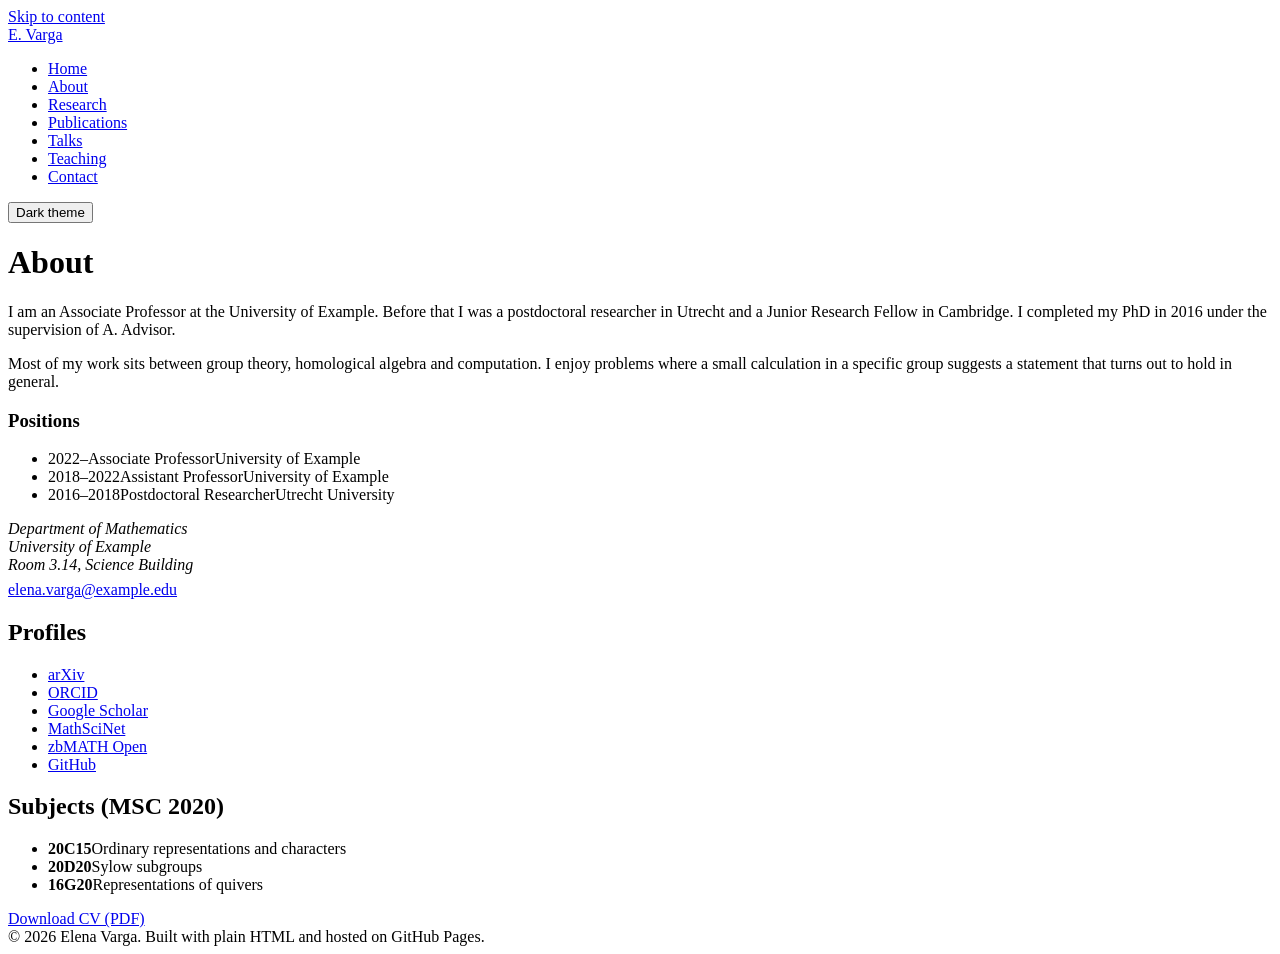
==== about.html @ 7291417b "Add files via upload" ====
<!doctype html>
<html lang="en">
<head>
<meta charset="utf-8">
<meta name="viewport" content="width=device-width, initial-scale=1">
<title>About · Elena Varga, Mathematics</title>
<meta name="description" content="About Elena Varga, Associate Professor of Mathematics at the University of Example.">
<meta name="theme-color" content="#F6F7F9">
<link rel="canonical" href="https://USERNAME.github.io/about.html">

<script>
  try { var t = localStorage.getItem('theme'); if (t) document.documentElement.setAttribute('data-theme', t); } catch (e) {}
</script>

<link rel="preconnect" href="https://fonts.googleapis.com">
<link rel="preconnect" href="https://fonts.gstatic.com" crossorigin>
<link href="https://fonts.googleapis.com/css2?family=Hanken+Grotesk:wght@400;500;600&family=Newsreader:ital,opsz,wght@0,6..72,400;0,6..72,500;0,6..72,600;1,6..72,400;1,6..72,500&display=swap" rel="stylesheet">
<link rel="stylesheet" href="assets/style.css">
</head>
<body>
<a class="skip" href="#main">Skip to content</a>

<header class="top">
  <div class="wrap bar">
    <a class="brand" href="index.html">E. Varga</a>
    <nav aria-label="Primary">
      <ul>
        <li><a href="index.html">Home</a></li>
        <li><a href="about.html" aria-current="page">About</a></li>
        <li><a href="research.html">Research</a></li>
        <li><a href="publications.html">Publications</a></li>
        <li><a href="talks.html">Talks</a></li>
        <li><a href="teaching.html">Teaching</a></li>
        <li><a href="contact.html">Contact</a></li>
      </ul>
    </nav>
    <button id="theme" type="button" aria-label="Switch between light and dark theme">Dark theme</button>
  </div>
</header>

<div class="wrap">
<main id="main" class="layout">
  <div>
    <div class="page-head">
      <h1>About</h1>
    </div>
    <section>
      <p>I am an Associate Professor at the University of Example. Before that I was a postdoctoral researcher in Utrecht and a Junior Research Fellow in Cambridge. I completed my PhD in 2016 under the supervision of A. Advisor.</p>
      <p>Most of my work sits between group theory, homological algebra and computation. I enjoy problems where a small calculation in a specific group suggests a statement that turns out to hold in general.</p>
      <h3>Positions</h3>
      <ul class="rows">
        <li><span class="when">2022&ndash;</span><span class="what">Associate Professor<span class="where">University of Example</span></span></li>
        <li><span class="when">2018&ndash;2022</span><span class="what">Assistant Professor<span class="where">University of Example</span></span></li>
        <li><span class="when">2016&ndash;2018</span><span class="what">Postdoctoral Researcher<span class="where">Utrecht University</span></span></li>
      </ul>
    </section>
  </div>
  <aside class="margin" aria-label="Contact and profiles">
    <img class="portrait" src="assets/photo.jpg" alt="Portrait of Elena Varga" onerror="this.remove()">
    <address>
      Department of Mathematics<br>
      University of Example<br>
      Room 3.14, Science Building
    </address>
    <p style="margin:.4rem 0 0"><a href="mailto:elena.varga@example.edu">elena.varga@example.edu</a></p>

    <h2>Profiles</h2>
    <ul>
      <li><a href="https://arxiv.org/a/varga_e_1">arXiv</a></li>
      <li><a href="https://orcid.org/0000-0000-0000-0000">ORCID</a></li>
      <li><a href="https://scholar.google.com/citations?user=YOUR_ID">Google Scholar</a></li>
      <li><a href="https://mathscinet.ams.org/">MathSciNet</a></li>
      <li><a href="https://zbmath.org/">zbMATH Open</a></li>
      <li><a href="https://github.com/USERNAME">GitHub</a></li>
    </ul>

    <h2>Subjects (MSC 2020)</h2>
    <ul class="msc">
      <li><b>20C15</b>Ordinary representations and characters</li>
      <li><b>20D20</b>Sylow subgroups</li>
      <li><b>16G20</b>Representations of quivers</li>
    </ul>

    <a class="btn" href="assets/cv.pdf">Download CV (PDF)</a>
  </aside>
</main>
</div>

<footer>
  <div class="wrap">&copy; <span id="yr">2026</span> Elena Varga. Built with plain HTML and hosted on GitHub Pages.</div>
</footer>

<script src="assets/site.js"></script>

</body>
</html>
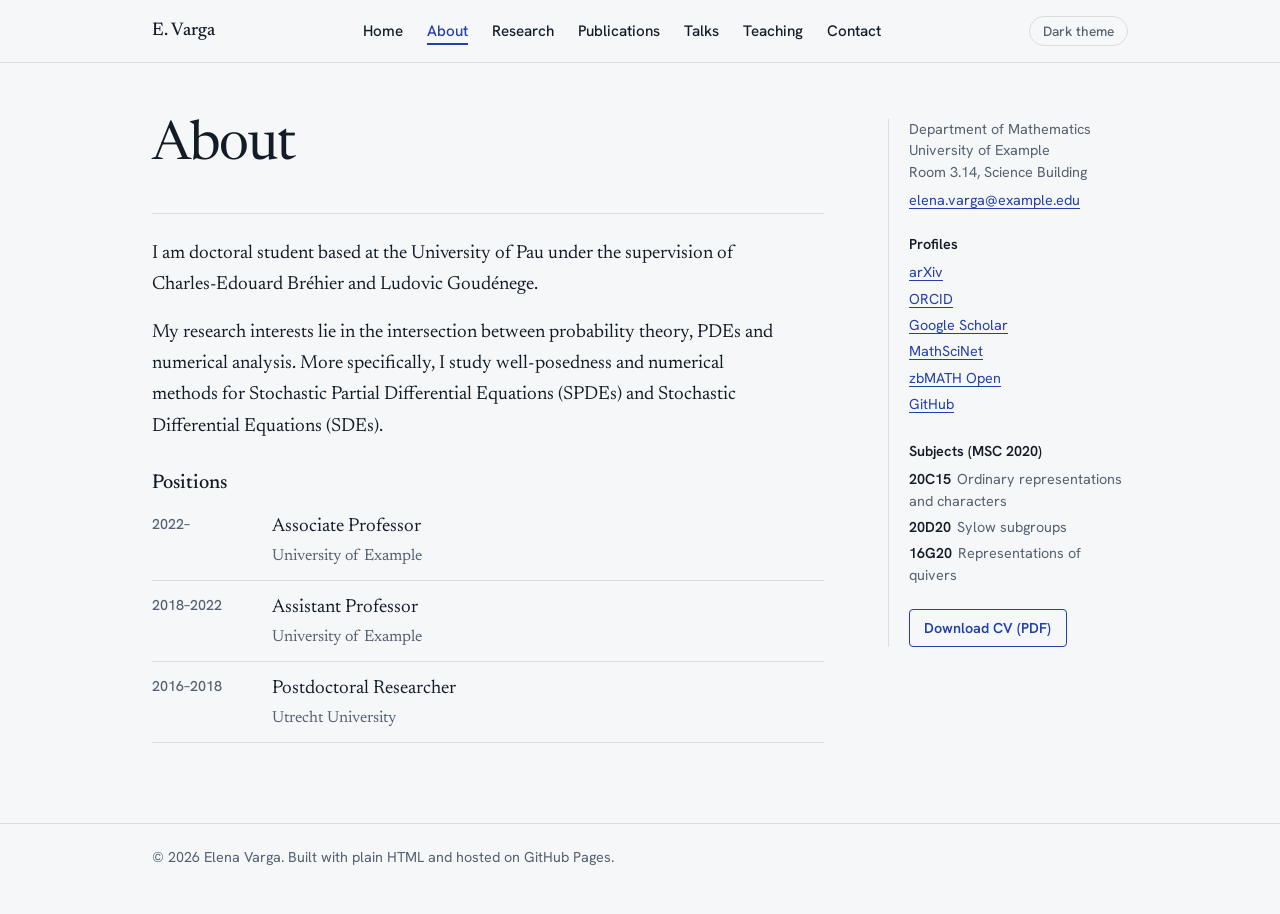
==== commit d085b352: "Update about.html" ====
--- a/about.html
+++ b/about.html
@@ -3,8 +3,8 @@
 <head>
 <meta charset="utf-8">
 <meta name="viewport" content="width=device-width, initial-scale=1">
-<title>About · Elena Varga, Mathematics</title>
-<meta name="description" content="About Elena Varga, Associate Professor of Mathematics at the University of Example.">
+<title>About · Jonathan Naffrichoux</title>
+<meta name="description" content="About Jonathan Naffrichoux, doctoral student at the University of Pau.">
 <meta name="theme-color" content="#F6F7F9">
 <link rel="canonical" href="https://USERNAME.github.io/about.html">
 
@@ -45,8 +45,9 @@
       <h1>About</h1>
     </div>
     <section>
-      <p>I am an Associate Professor at the University of Example. Before that I was a postdoctoral researcher in Utrecht and a Junior Research Fellow in Cambridge. I completed my PhD in 2016 under the supervision of A. Advisor.</p>
-      <p>Most of my work sits between group theory, homological algebra and computation. I enjoy problems where a small calculation in a specific group suggests a statement that turns out to hold in general.</p>
+      <p>I am doctoral student based at the University of Pau under the supervision of Charles-Edouard Bréhier and Ludovic Goudénege. </p>
+      <p>My research interests lie in the intersection between probability theory, PDEs and numerical analysis. 
+        More specifically, I study well-posedness and numerical methods for Stochastic Partial Differential Equations (SPDEs) and Stochastic Differential Equations (SDEs). </p>
       <h3>Positions</h3>
       <ul class="rows">
         <li><span class="when">2022&ndash;</span><span class="what">Associate Professor<span class="where">University of Example</span></span></li>
--- a/assets/style.css
+++ b/assets/style.css
@@ -0,0 +1,141 @@
+:root {
+  --bg: #F6F7F9;
+  --surface: #FFFFFF;
+  --ink: #131C26;
+  --muted: #556170;
+  --rule: #D8DDE4;
+  --accent: #2340A8;
+  --thm: #EAEEF8;
+  --serif: "Newsreader", "Iowan Old Style", "Palatino Linotype", Georgia, serif;
+  --sans: "Hanken Grotesk", system-ui, -apple-system, "Segoe UI", sans-serif;
+  --mono: ui-monospace, "SF Mono", Menlo, Consolas, monospace;
+  color-scheme: light;
+}
+@media (prefers-color-scheme: dark) {
+  :root:not([data-theme="light"]) {
+    --bg: #0E1319; --surface: #151B23; --ink: #E7EBF1; --muted: #9AA6B5;
+    --rule: #27303B; --accent: #93A8FF; --thm: #18202D; color-scheme: dark;
+  }
+}
+:root[data-theme="dark"] {
+  --bg: #0E1319; --surface: #151B23; --ink: #E7EBF1; --muted: #9AA6B5;
+  --rule: #27303B; --accent: #93A8FF; --thm: #18202D; color-scheme: dark;
+}
+
+*, *::before, *::after { box-sizing: border-box; }
+html { scroll-padding-top: 1.5rem; }
+@media (prefers-reduced-motion: no-preference) { html { scroll-behavior: smooth; } }
+
+body {
+  margin: 0;
+  background: var(--bg);
+  color: var(--ink);
+  font: 400 1.1875rem/1.65 var(--serif);
+  -webkit-font-smoothing: antialiased;
+  text-rendering: optimizeLegibility;
+}
+.wrap { max-width: 66rem; margin-inline: auto; padding-inline: clamp(1.25rem, 4vw, 2.5rem); }
+
+a { color: var(--accent); text-decoration-thickness: 1px; text-underline-offset: 0.2em; }
+a:hover { text-decoration-thickness: 2px; }
+:focus-visible { outline: 2px solid var(--accent); outline-offset: 3px; border-radius: 2px; }
+
+.skip { position: absolute; left: -999px; top: 0; background: var(--ink); color: var(--bg); padding: .6rem 1rem; font: 500 .9rem var(--sans); z-index: 10; }
+.skip:focus { left: 0; }
+
+/* ---------- top bar ---------- */
+.top { border-bottom: 1px solid var(--rule); }
+.bar { display: flex; align-items: center; justify-content: space-between; flex-wrap: wrap; gap: .75rem 2rem; padding-block: 1rem; }
+.brand { font: 500 1.15rem var(--serif); color: var(--ink); text-decoration: none; }
+.bar nav ul { list-style: none; display: flex; flex-wrap: wrap; gap: .25rem 1.5rem; margin: 0; padding: 0; font: 500 .95rem var(--sans); }
+.bar nav a { color: var(--ink); text-decoration: none; padding-bottom: 2px; }
+.bar nav a:hover { color: var(--accent); text-decoration: underline; }
+.bar nav a[aria-current="page"] { color: var(--accent); border-bottom: 2px solid var(--accent); }
+#theme { font: 500 .85rem var(--sans); color: var(--muted); background: none; border: 1px solid var(--rule); border-radius: 999px; padding: .3rem .8rem; cursor: pointer; }
+#theme:hover { color: var(--ink); border-color: var(--muted); }
+
+/* ---------- layout ---------- */
+.layout { display: grid; grid-template-columns: minmax(0, 1fr); column-gap: 4rem; padding-block: 3.5rem 5rem; }
+@media (min-width: 60rem) {
+  .layout { grid-template-columns: minmax(0, 44rem) 15rem; }
+  .layout > * { grid-column: 1; }
+  .layout > .margin { grid-column: 2; grid-row: 1 / span 8; align-self: start; position: sticky; top: 1.5rem; max-height: calc(100vh - 3rem); overflow-y: auto; }
+}
+
+/* ---------- hero (home page) ---------- */
+h1 { font: 400 clamp(2.9rem, 8vw, 5.4rem)/1 var(--serif); letter-spacing: -0.025em; margin: 0; }
+.role { font: 400 1.05rem/1.5 var(--sans); color: var(--muted); margin: 1rem 0 0; }
+.lead { font-size: 1.4rem; line-height: 1.5; max-width: 34rem; margin: 1.75rem 0 0; }
+
+/* amsthm-style theorem: bold roman label, italic statement */
+.theorem { background: var(--thm); border-left: 3px solid var(--accent); padding: 1.15rem 1.5rem 1.25rem; margin: 2.75rem 0 0; }
+.theorem .stmt { font-style: italic; margin: 0; }
+.theorem .label { font-style: normal; font-weight: 600; margin-right: .35rem; }
+.theorem details { margin-top: .9rem; font-style: normal; }
+.theorem summary { font: 500 .875rem var(--sans); color: var(--accent); cursor: pointer; }
+.theorem .proof { margin: .75rem 0 0; font-size: 1.05rem; }
+.theorem .proof .label { font-weight: 400; font-style: italic; }
+.qed { float: right; margin-left: 1rem; }
+
+/* ---------- page header (non-home pages) ---------- */
+.page-head { margin: 0 0 2.5rem; }
+.page-head h1 { font-size: clamp(2.4rem, 6vw, 3.4rem); }
+.page-head .dek { font-size: 1.25rem; color: var(--muted); max-width: 34rem; margin: .9rem 0 0; }
+
+/* ---------- sections ---------- */
+section { margin-top: 4.5rem; padding-top: 1.5rem; border-top: 1px solid var(--rule); }
+section:first-of-type { margin-top: 0; }
+h2 { font: 500 1.9rem/1.2 var(--serif); margin: 0 0 1.25rem; letter-spacing: -0.01em; }
+h3 { font: 500 1.25rem/1.3 var(--serif); margin: 1.75rem 0 .25rem; }
+p { margin: 0 0 1rem; max-width: 40rem; }
+
+.rows { list-style: none; padding: 0; margin: 0; }
+.rows li { display: grid; grid-template-columns: 6.5rem 1fr; gap: 1rem; padding: .7rem 0; border-bottom: 1px solid var(--rule); }
+.rows .when { font: 500 .9rem/1.9 var(--sans); color: var(--muted); }
+.rows .what { max-width: 34rem; }
+.rows .where { display: block; color: var(--muted); font-size: 1rem; }
+@media (max-width: 34rem) { .rows li { grid-template-columns: 1fr; gap: 0; } }
+
+/* ---------- publications ---------- */
+.filters { display: flex; flex-wrap: wrap; gap: .5rem; margin: 0 0 .5rem; }
+.filters button { font: 500 .875rem var(--sans); padding: .35rem .85rem; border: 1px solid var(--rule); background: transparent; color: var(--ink); border-radius: 999px; cursor: pointer; }
+.filters button:hover { border-color: var(--muted); }
+.filters button[aria-pressed="true"] { background: var(--ink); color: var(--bg); border-color: var(--ink); }
+.year { font: 600 .95rem var(--sans); color: var(--muted); margin: 2.25rem 0 0; padding-bottom: .4rem; border-bottom: 1px solid var(--ink); }
+.pubs { list-style: none; padding: 0; margin: 0; }
+.pub { padding: 1.1rem 0; border-bottom: 1px solid var(--rule); }
+.pub .pt { font-weight: 500; font-size: 1.2rem; line-height: 1.35; margin: 0; }
+.pub .pt a { color: var(--ink); text-decoration-color: var(--rule); }
+.pub .pt a:hover { color: var(--accent); text-decoration-color: currentColor; }
+.pub .pa { margin: .3rem 0 0; }
+.pub .pv { margin: 0; color: var(--muted); font-size: 1.05rem; }
+.pub .pl { display: flex; flex-wrap: wrap; gap: .25rem 1.1rem; margin: .5rem 0 0; font: 500 .85rem var(--sans); }
+.pub details { margin-top: .4rem; }
+.pub summary { font: 500 .85rem var(--sans); color: var(--accent); cursor: pointer; }
+.pub .abs { font-size: 1.05rem; margin: .75rem 0 0; }
+.pub pre { font: .8rem/1.55 var(--mono); background: var(--surface); border: 1px solid var(--rule); padding: .85rem 1rem; margin: .75rem 0 .5rem; overflow-x: auto; }
+.pub .copy { font: 500 .8rem var(--sans); background: none; border: 1px solid var(--accent); color: var(--accent); padding: .3rem .7rem; border-radius: 4px; cursor: pointer; }
+.pub .copy:hover { background: var(--accent); color: var(--bg); }
+mjx-container { max-width: 100%; overflow-x: auto; overflow-y: hidden; }
+
+/* ---------- right margin ---------- */
+.margin { font: 400 .9rem/1.5 var(--sans); border-left: 1px solid var(--rule); padding-left: 1.25rem; margin-top: 0; }
+.margin .portrait { display: block; width: 8rem; aspect-ratio: 4 / 5; object-fit: cover; background: var(--rule); margin-bottom: 1.25rem; }
+.margin h2 { font: 600 .9rem var(--sans); letter-spacing: 0; margin: 1.5rem 0 .4rem; }
+.margin address { font-style: normal; color: var(--muted); }
+.margin ul { list-style: none; padding: 0; margin: 0; }
+.margin li { padding: .15rem 0; }
+.margin .msc li { color: var(--muted); }
+.margin .msc b { font-weight: 600; color: var(--ink); margin-right: .35rem; }
+.btn { display: inline-block; font: 600 .9rem var(--sans); padding: .55rem .9rem; border: 1px solid var(--accent); color: var(--accent); border-radius: 4px; text-decoration: none; margin-top: 1.25rem; }
+.btn:hover { background: var(--accent); color: var(--bg); }
+
+footer { border-top: 1px solid var(--rule); padding-block: 1.5rem 3rem; font: 400 .9rem var(--sans); color: var(--muted); }
+
+@media print {
+  .top, .filters, .skip, .copy, #theme { display: none; }
+  .layout { display: block; padding-block: 0; }
+  .margin { position: static; border: 0; padding: 0; margin-top: 2rem; }
+  .pub details { display: none; }
+  body { background: #fff; color: #000; font-size: 11pt; }
+}
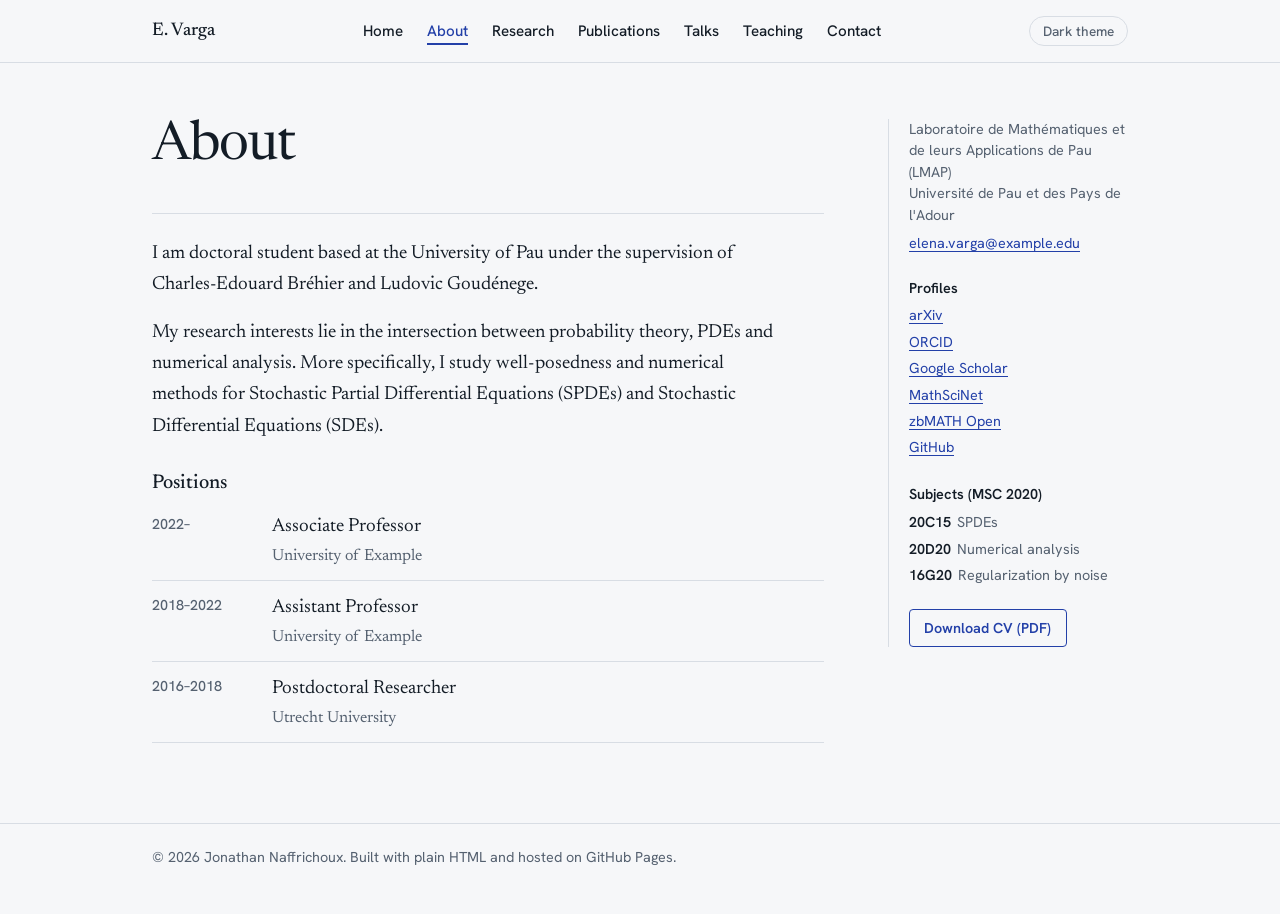
==== commit e265d395: "Update about.html" ====
--- a/about.html
+++ b/about.html
@@ -59,9 +59,8 @@
   <aside class="margin" aria-label="Contact and profiles">
     <img class="portrait" src="assets/photo.jpg" alt="Portrait of Elena Varga" onerror="this.remove()">
     <address>
-      Department of Mathematics<br>
-      University of Example<br>
-      Room 3.14, Science Building
+      Laboratoire de Mathématiques et de leurs Applications de Pau (LMAP)<br>
+      Université de Pau et des Pays de l'Adour<br>
     </address>
     <p style="margin:.4rem 0 0"><a href="mailto:elena.varga@example.edu">elena.varga@example.edu</a></p>
 
@@ -77,9 +76,9 @@
 
     <h2>Subjects (MSC 2020)</h2>
     <ul class="msc">
-      <li><b>20C15</b>Ordinary representations and characters</li>
-      <li><b>20D20</b>Sylow subgroups</li>
-      <li><b>16G20</b>Representations of quivers</li>
+      <li><b>20C15</b>SPDEs</li>
+      <li><b>20D20</b>Numerical analysis</li>
+      <li><b>16G20</b>Regularization by noise</li>
     </ul>
 
     <a class="btn" href="assets/cv.pdf">Download CV (PDF)</a>
@@ -88,7 +87,7 @@
 </div>
 
 <footer>
-  <div class="wrap">&copy; <span id="yr">2026</span> Elena Varga. Built with plain HTML and hosted on GitHub Pages.</div>
+  <div class="wrap">&copy; <span id="yr">2026</span> Jonathan Naffrichoux. Built with plain HTML and hosted on GitHub Pages.</div>
 </footer>
 
 <script src="assets/site.js"></script>
